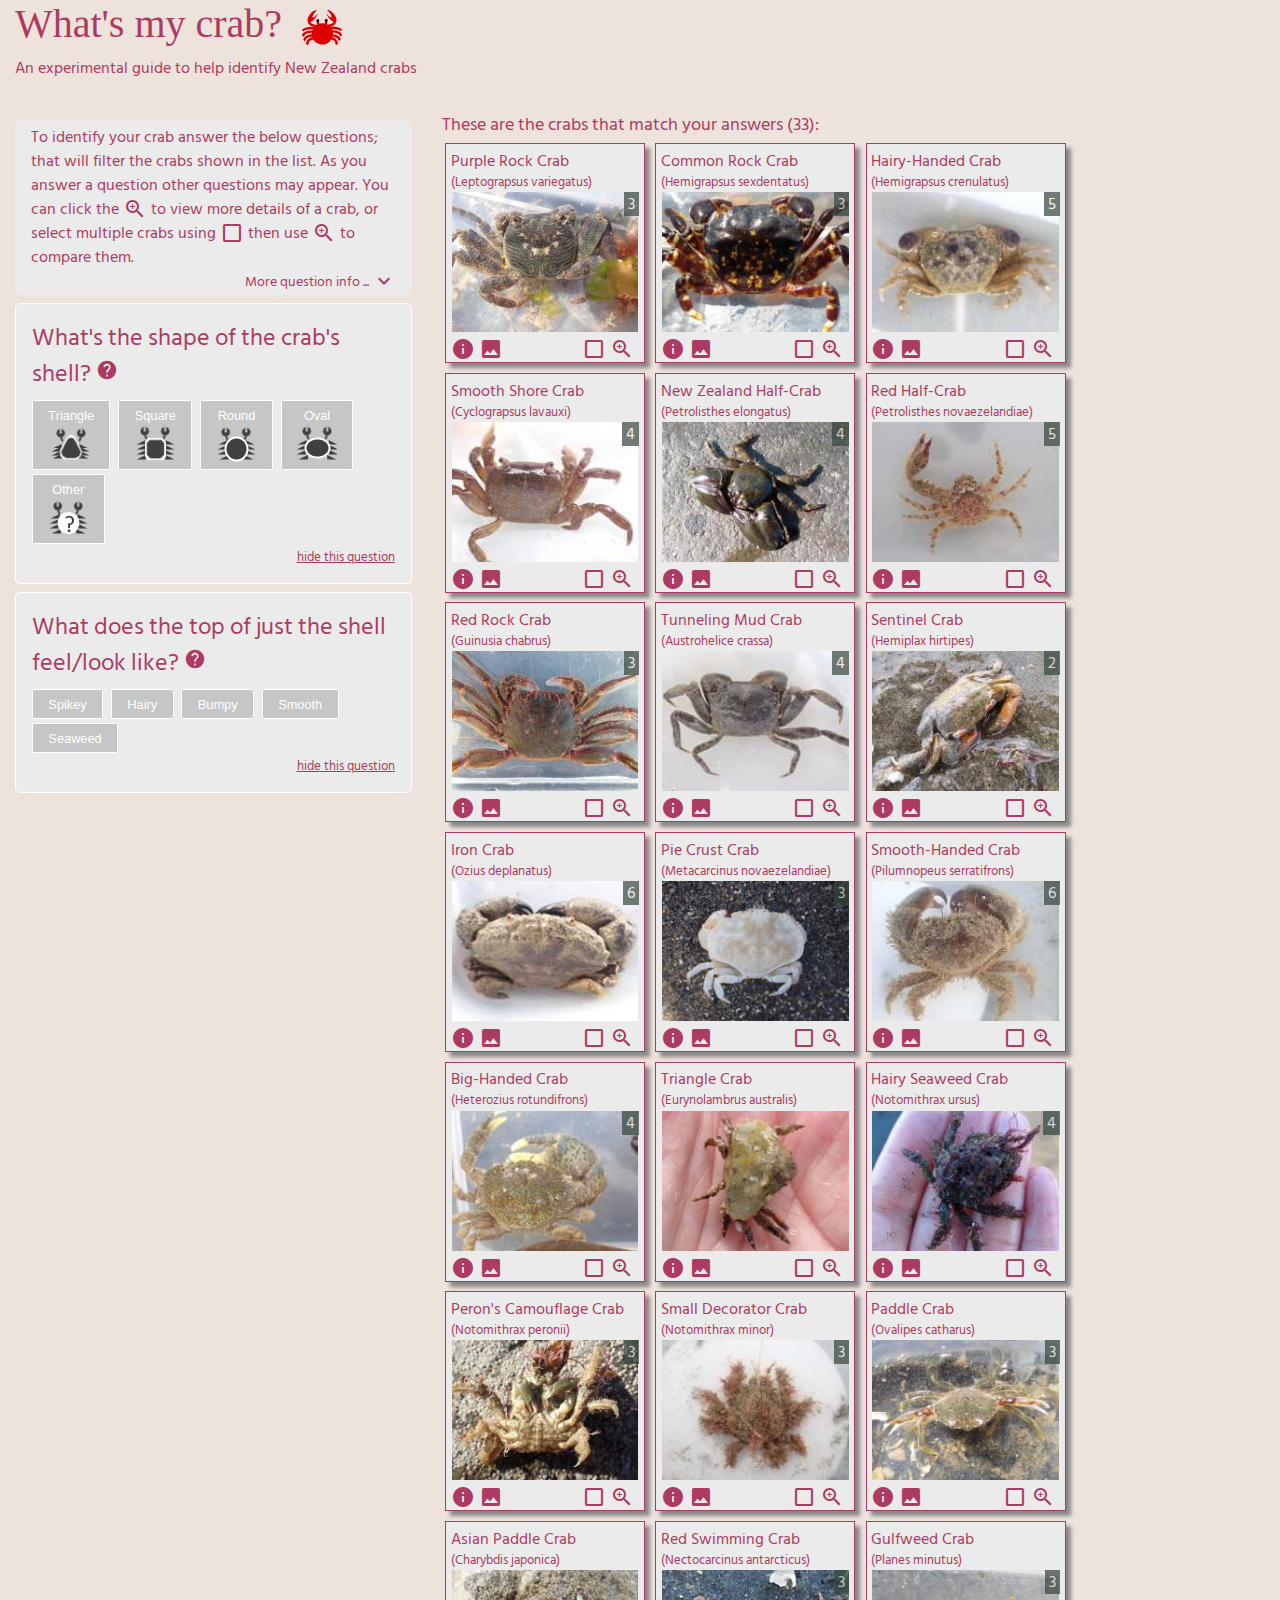
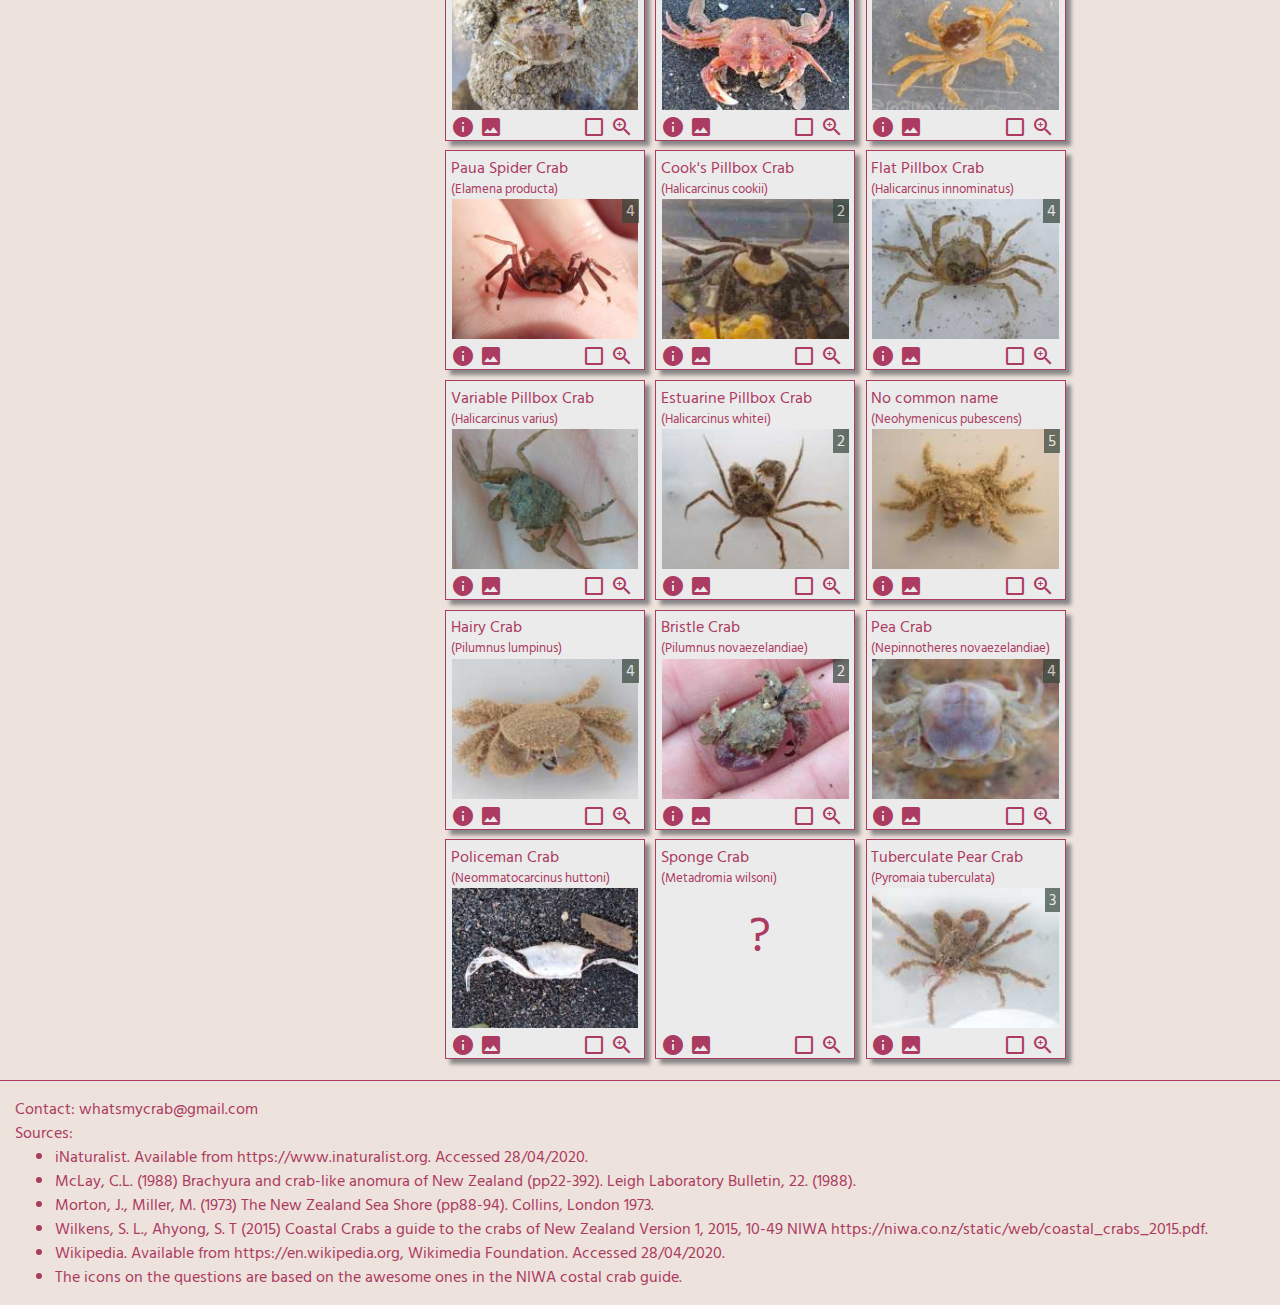
==== site/index.html @ 5f4ce60d "adding google analytics" ====
<!DOCTYPE html>
<html lang="en-nz">

<head>
    <!-- Global site tag (gtag.js) - Google Analytics -->
    <script async src="https://www.googletagmanager.com/gtag/js?id=UA-175205403-1"></script>
    <script>
    window.dataLayer = window.dataLayer || [];
    function gtag(){dataLayer.push(arguments);}
    gtag('js', new Date());
    gtag('config', 'UA-175205403-1');
    </script>
    <meta name="description" content="A guide for identifying New Zealand crabs">
    <meta name="keywords" content="crabs, crab guide, new zealand crabs, crab identification, species, crab names">
    <meta property="og:title" content="What's My Crab">
    <meta property="og:description" content="A guide in the form of a set of questions to help identify New Zealand Crabs." />
    <meta name="viewport" content="width=device-width, initial-scale=1.0"/> 
    <title>What's My Crab - New Zealand Crab Identification Guide</title>
    <link rel="icon" type="image/svg+xml" href="images/crabby-logo.svg">
    <link rel="stylesheet" type="text/css" href="css/bootstrap.css">
    <link href="https://fonts.googleapis.com/icon?family=Material+Icons" rel="stylesheet">
    <link href="https://fonts.googleapis.com/css2?family=Hind+Siliguri&family=Permanent+Marker&display=swap" rel="stylesheet">
    <link rel="stylesheet" type="text/css" href="css/whatcrab.css">
</head>

<body>
    <div class="container-fluid">
        <header class="row">
                <div class="col">
                    <h1>What's my crab?<img class="logo" src="images/crabby-logo.svg" alt="logo" title="this isn't even a realistic looking NZ crab, but I drew it myself" ></h1>
                    <div class="header-tag-line">An experimental guide to help identify New Zealand crabs</div>
                    
                </div>
        </header>
        <div class="details-popup-container"  style="display:none;" data-bind="visible: compareDialogVisible">
            <div class="details-popup">
                <div class="popup-banner">
                    Crab details
                    <div class="popup-close" data-bind="click : function() { toggleCompareDialogVisibility(); }">
                        <span class="material-icons">
                            cancel
                        </span>
                    </div>
                </div>
                <div class="popup-content" >
                    <!-- ko foreach: crabsForCompare -->
                        <div class="crab-detail-container">
                            <div data-bind="" class="remove-crab-from-dialog-container"><span data-bind="visible: $parent.crabsForCompare().length > 1, click: function() { toggleForCompare(); }">remove this crab</span></div>
                            <div class="common-name" data-bind="text:commonName"></div>
                            <div class="scientific-name" >(<span data-bind="text:scientificName"></span>)</div>
                            <div class="crab-no-image" title="I have no images of this crab" data-bind="visible: currentImage() === null">?</div>
                            <div class="crab-image-container" data-bind="with : currentImage" title="click for next image">
                                <div class="image-count-display" title="click image to show next picture" data-bind="text: $parent.images.length, visible: $parent.images.length > 1"></div>
                                <img class="crab-image" data-bind="click : function() { $parent.showNextImage(); } , attr: { src : url, alt : $parent.commonName + ' - ' + $parent.scientificName }" alt="crab picture" />
                            </div> 
                            <div class="aka-list">
                                <div data-bind="visible: aka.length === 0" class="no-list-items">No aliases</div>
                                <div data-bind="visible: aka.length > 0">
                                    Also known as: 
                                    <ul>
                                    <!-- ko foreach: aka -->
                                        <li data-bind="text:$data"></li>
                                    <!-- /ko -->
                                    </ul>
                                </div>
                            </div>
                            <div class="details-list">
                                Details:
                                <ul>
                                <!-- ko foreach: details -->
                                    <li>
                                        <span data-bind="html: text"></span>
                                        <!-- ko if: $data["references"] -->
                                            <sup>
                                                <!-- ko foreach: references -->
                                                    <span data-bind="text:$data"></span>
                                                <!-- /ko -->
                                            </sup>
                                        <!-- /ko -->
                                    </li>
                                <!-- /ko -->
                                </ul>
                            </div>
                            <div class="similar-to-list">
                                Simlar crabs:
                                <ul>
                                <!-- ko foreach: similarTo -->
                                    <li><span data-bind="text: label"></span><span class="details-compare-link" data-bind="click: function() { $parents[1].openForCompareByKey(key) }">compare</span></li>
                                <!-- /ko -->
                                    <li data-bind="visible: similarTo.length === 0">none</li>
                                </ul>
                            </div>
                            <div class="references">
                                <!-- ko if: $data["references"] -->
                                    <!-- ko foreach: references -->
                                    <div class="reference"><span data-bind="text: id"></span>: <span data-bind="text: detail"></span></div>
                                    <!-- /ko -->
                                <!-- /ko -->
                            </div>
                            <div class="crab-links">
                                <div class="crab-link">
                                    <a data-bind="attr: { href : natureWatchLink }" target="_blank" title="See more info on inaturalist.nz">
                                        <i class="material-icons">info</i>
                                    </a>
                                </div>
                                <div class="crab-link">
                                    <a data-bind="attr: { href : natureWatchImagesLink }" target="_blank" title="See more images on inaturalist.nz">
                                        <i class="material-icons">image</i>
                                    </a>
                                </div>
                            </div>
                        </div>
                    <!-- /ko -->
                </div>
            </div>
        </div>
        <div class="row">
            <div class="col-md-4">
                <div>
                    <div class="filters-info">
                        To identify your crab answer the below questions; that will filter the crabs shown in the list. 
                        As you answer a question other questions may appear. 
                        You can click the <span class="material-icons">zoom_in</span> to view more details of a crab, or select multiple crabs using <span class="material-icons">check_box_outline_blank</span> then use <span class="material-icons">zoom_in</span> to compare them.
                        <div class="expandor" data-bind="click: function() { filterInfoShown(!filterInfoShown()); } ">
                            <!-- <i class="material-icons">search</i> -->
                            &nbsp;
                            <div class="expander-icon">
                                More question info ...
                                <i data-bind="visible: !filterInfoShown()" class="material-icons">expand_more</i>
                                <i data-bind="visible: filterInfoShown()" class="material-icons">expand_less</i>
                            </div>
                        </div>
                        <div class="filters-info-details" data-bind="visible: filterInfoShown">
                            <ul>
                                <li>You can click the <span class="material-icons">help</span> icon for more help with each question.</li>
                                <li>You can select multiple answers for each question; for example if for the shape of the shell question you select both the round and square options then all round and square shaped crabs will show.</li>
                                <li>If you're unsure of the answer or a question doesn't apply you don't have to answer anything for it, or you can hide it.</li>
                            </ul>
                        </div>
                        
                    </div>
                    <div class="clear-all-filters-button" title="clear all answers and start from scratch" data-bind="visible: activeFilterCount() > 0, click : function() { clearAllFilters(); }">
                        Start over / clear all answers (<span data-bind="text: activeFilterCount"></span>)
                    </div>
                    <!-- ko foreach: filters -->
                        <div class="filter" data-bind="visible: visible, class : classes">
                            <div data-bind="visible : ignored, click : function() { ignored(false); }">
                                <span data-bind="text: question"></span> (ignored)
                            </div>
                            <div data-bind="visible : !ignored()">
                                <div class="question"><span data-bind="text: question"></span><i title="show more info" class="material-icons" data-bind="visible: !showHelpText(), click : function() { showHelpText(true); }">help</i></div>
                                
                                <div class="help-text" data-bind="visible: showHelpText" ><i title="hide more info" data-bind="click : function() { showHelpText(false); }" class="material-icons">help</i><span data-bind="html: helpText"></span></div>
                                <!-- <div>filter visibility is <span data-bind="text:visible"></span> </div> -->
                                <div class="filter-options">
                                    <!-- ko foreach: possibleValues -->
                                    <div class="filter-option" data-bind="css: { activated: activated }, click : function() { activated(!activated()); $parents[1].filterValueChangedEvent($parents[0]); }">
                                        
                                        <div data-bind="text:text"></div>
                                        <!-- <span data-bind="text:activated"></span> -->
                                        <div data-bind="visible: image">
                                            <img data-bind="attr: { src : image, alt : 'filter option of ' + text }" alt="filter option" />
                                        </div>
                                    </div>
                                    <!-- /ko -->
                                </div>
                                <div class="ignore-filter-container"><span data-bind="click : function() { $parents[0].filterIgnoreChangedEvent($data); }" title="I don't know / ignore this question">hide this question</span></div>
                            </div>
                        </div>
                    <!-- /ko -->
                </div>
            </div>
            <div class="col-md-8">
                <div class="matched-results-title">These are the crabs that match your answers (<span data-bind="text: shownCrabCount"></span>):</div>
                
                <!-- ko foreach: crabData -->
                <div class="crab-container crab-shadow" data-bind="visible:visible">
                    <div class="common-name" data-bind="text:commonName"></div>
                    <div class="scientific-name" >(<span data-bind="text:scientificName"></span>)</div>
                    <div class="crab-no-image" title="I have no images of this crab" data-bind="visible: currentImage() === null">?</div>
                    <div class="crab-image-container" data-bind="with : currentImage" title="click for next image">
                        <div class="image-count-display" title="click image to show next picture" data-bind="text: $parent.images.length, visible: $parent.images.length > 1"></div>
                        <img class="crab-image" data-bind="click : function() { $parent.showNextImage(); } , attr: { src : $parent.currentImageUrlSmall, alt : $parent.commonName + ' - ' + $parent.scientificName }" alt="crab picture" />
                    </div> 
                    <div class="crab-links">
                        <div class="crab-link">
                            <a data-bind="attr: { href : natureWatchLink }" target="_blank" title="See more info on inaturalist.nz">
                                <i class="material-icons">info</i>
                            </a>
                        </div>
                        <div class="crab-link">
                            <a data-bind="attr: { href : natureWatchImagesLink }" target="_blank" title="See more images on inaturalist.nz">
                                <i class="material-icons">image</i>
                            </a>
                        </div>
                        <div class="crab-links-right">
                            <div class="crab-link" data-bind="click: function() { toggleForCompare(); }" title="select this crab for comparing when you open the crab details popup">
                                <span data-bind="visible: selectedForCompare" class="material-icons">check_box</span>
                                <span data-bind="visible: !selectedForCompare()" class="material-icons">check_box_outline_blank</span>
                            </div>
                            <div class="crab-link" data-bind="click: function() { selectForCompare(); $parent.toggleCompareDialogVisibility(); }" title="open the details of this and any other selected crab">
                                <span class="material-icons">zoom_in</span>
                            </div>
                        </div>
                    </div>
                </div>
                <!-- /ko -->
            </div>
        </div>
        <footer class="row">
            <div class="col">
                Contact: whatsmycrab@gmail.com<br/>
                Sources: 
                <ul>
                    <li>iNaturalist. Available from https://www.inaturalist.org. Accessed 28/04/2020.</li>
                    <li>McLay, C.L. (1988) Brachyura and crab-like anomura of New Zealand (pp22-392).  Leigh Laboratory Bulletin, 22. (1988).</li>
                    <li>Morton, J., Miller, M. (1973) The New Zealand Sea Shore (pp88-94). Collins, London 1973.</li>
                    <li>Wilkens, S. L., Ahyong, S. T (2015) Coastal Crabs a guide to the crabs of New Zealand Version 1, 2015, 10-49 NIWA https://niwa.co.nz/static/web/coastal_crabs_2015.pdf.</li>
                    <li>Wikipedia. Available from https://en.wikipedia.org, Wikimedia Foundation. Accessed 28/04/2020.</li>
                    <li>The icons on the questions are based on the awesome ones in the NIWA costal crab guide.</li>
                </ul>
            </div>
        </footer>
    </div>

    <script type="text/javascript" src="js/polyfills.js"></script>
    <script type="text/javascript" src="js/jquery-3.3.1.min.js"></script>
    <script type="text/javascript" src="js/bootstrap.js"></script>
    <script type="text/javascript" src="js/knockout-3.5.1.js"></script>
    <script type="text/javascript" src="js/whatcrab-crabdata.js"></script>
    <script type="text/javascript" src="js/whatcrab-filterdata.js"></script>
    <script type="text/javascript" src="js/whatcrab.js"></script>
    <script type="text/javascript">



    </script>
</body>

</html>
---- site/css/whatcrab.css ----
body {
    font-family: 'Hind Siliguri', sans-serif !important;
    background-color: #EEE2DC;
    color: #AC3B61;
}
header {
    margin-bottom: 1em;
    padding-bottom: 1em;
    background-color: #EEE2DC;
    color: #AC3B61;
}
footer {
    border-top-color: #AC3B61;
    border-top-style: solid;
    border-top-width: 1px;
    margin-top: 1em;
    padding-top: 1em;
}
h1 {
    font-family: 'Permanent Marker', cursive;
}
.logo {
    width: 40px;
    margin-left: 20px;
}
.filters-info {
    background-color: #ebebeb;
    margin: 0.5em 0;
    padding: 0.3em 1em;
    border-radius: 0.3em;
}
.filters-info-details {
    font-size: 0.8em;
}
.expandor{
    cursor: pointer;
    font-size: 0.9em;
}
.expander-icon{
    float: right;
}
.clear-all-filters-button{
    background-color: #36453B;
    color: #ebebeb;
    margin: 0.5em 0;
    padding: 0.5em;
    border-radius: 0.3em;
    cursor: pointer;
    text-align: center;
}
.filter {
    background-color: #ebebeb;
    margin: 0.5em 0;
    padding: 1em;
    border-radius: 0.3em;
    border: 1px solid #fff;
}
.filter-ignored{
    padding: 0.5em 1em;
    font-size: 0.8em;
    cursor: pointer;
}
.question {
    font-size: 1.5em;
    margin-bottom: 0.3em;
}
.question .material-icons {
    vertical-align: baseline;
    cursor: pointer;
    font-size: 0.9em;
    margin-left: .25em;
}
.help-text {
    font-size: 0.8em;
}
.help-text .material-icons {
    cursor: pointer;
    font-size: 1.5em;
    margin-right: .25em;
}
.filter-options {
    margin-top: 0.5em;
}
.filter-option {
    display: inline-block;
    background-color: #C5C6C7;
    padding: 0.35em 1.2em;
    border: 0.1em solid #FFFFFF;
    margin: 0 0.3em 0.3em 0;
    border-radius: 0.12em;
    box-sizing: border-box;
    text-decoration: none;
    font-family: 'Roboto',sans-serif;
    font-weight: 300;
    color: #FFFFFF;
    text-align: center;
    font-size: .8em;
    cursor: pointer;
}
.ignore-filter-container {
    text-align: right;
    font-size: 0.8em;
}
.ignore-filter-container span {
    cursor: pointer;
    text-decoration: underline;
}
.activated {
    background-color: #88b2ff;
}
.matched-results-title {
    font-size: 1.1em;
}
.crab-container {
    display: inline-block;
    margin: 0.3em 0.2em;
    width: 200px;
    height: 220px;
    vertical-align: top;
    background-color: #ebebeb;
    color: #AC3B61;
    padding: 0.3em;
    position: relative;
    border: 1px solid #AC3B61;
}
.crab-shadow {
    -moz-box-shadow:    5px 5px 4px 0px #888;
    -webkit-box-shadow: 5px 5px 4px 0px #888;
    box-shadow:         5px 5px 4px 0px #888;
  }
.crab-container .scientific-name {
    font-size: 0.8em;
}

.crab-image-container{
    height: 140px;
    text-align: center;
    position: relative;
    cursor: pointer;
}
.crab-image {
    max-width:100%;
    max-height:100%;
}
.crab-no-image {
    position: absolute;
    text-align: center;
    width: 100%;
    font-size: 3em;
    z-index: 10;
    padding-top: 0.25em;
}
.image-count-display {
    position: absolute;
    right: 0px;
    background-color: #36453B;
    color: #ebebeb;
    padding: 0 4px;
    opacity: 0.7;
}
.crab-links {
    margin-top: 5px;
    cursor: pointer;
    position: relative;
}
.crab-links-right {
    position: absolute;
    right: 5px;
    top: 0;
}
.crab-links a:link, .crab-links a:visited, .crab-links a:active {
    color: #AC3B61;
}
.crab-links a:hover {
    color: #CBB3BF;
}
.crab-link {
    display: inline-block;
}

.material-icons {
    vertical-align: bottom;
}



.details-popup-container {
    position: absolute;
    z-index: 100;
    max-width: 96%;
    left: 2%;
}
.details-popup {
    background-color: #CBB3BF;
    -moz-box-shadow:    5px 5px 4px 0px #888;
    -webkit-box-shadow: 5px 5px 4px 0px #888;
    box-shadow:         5px 5px 4px 0px #888;
    color: #212529;
    border: 1px solid #888;
    border-radius: 10px;
    width: 100%;
}
.popup-banner {
    position: relative;
    background-color: rgb(172, 59, 97);
    border-top-left-radius: 10px;
    border-top-right-radius: 10px;
    height: 2em;
    font-size: 1.5em;
    padding: 5px 20px;
    color: #ebebeb;
}
.popup-close {
    position: absolute;
    right: 5px;
    top: 5px;
    cursor: pointer;
}
.popup-close .material-icons {
    font-size: 1.5em;
}
.popup-content {
    padding: 10px;
    white-space: nowrap;
    overflow-x: auto;
}
.crab-detail-container {
    display: inline-block;
    /* border: 1px solid #36453B; */
    border-radius: 0.3em;
    padding: 5px;
    margin: 3px;
    background-color: #ebebeb;
    position: relative;
    width: 400px;
    font-size: 0.8em;
    vertical-align: top;
    white-space: normal;
}
.crab-detail-container .crab-image-container {
    height: 300px;
    color: #ebebeb;
}
.remove-crab-from-dialog-container {
    position: relative;
    font-size: 0.8em;
    height: 0.8em;
}
.remove-crab-from-dialog-container span {
    position: absolute;
    right: 0.5em;
    text-decoration: underline;
    cursor: pointer;
}
.crab-detail-container .common-name {
    font-size: 1.5em;
}
.crab-detail-container .scientific-name {
    font-size: 1em;
}
.references {
    font-size: 0.8em;
}
.crab-detail-container .details-list {
}
.crab-detail-container .crab-links {
    border-bottom-left-radius: 0.3em;
    border-bottom-right-radius: 0.3em;
}
.no-list-items {
    margin-bottom: 1em;
}
.details-compare-link {
    font-size: 0.8em;
    padding-left: 1em;
    text-decoration: underline;
    cursor: pointer;
}
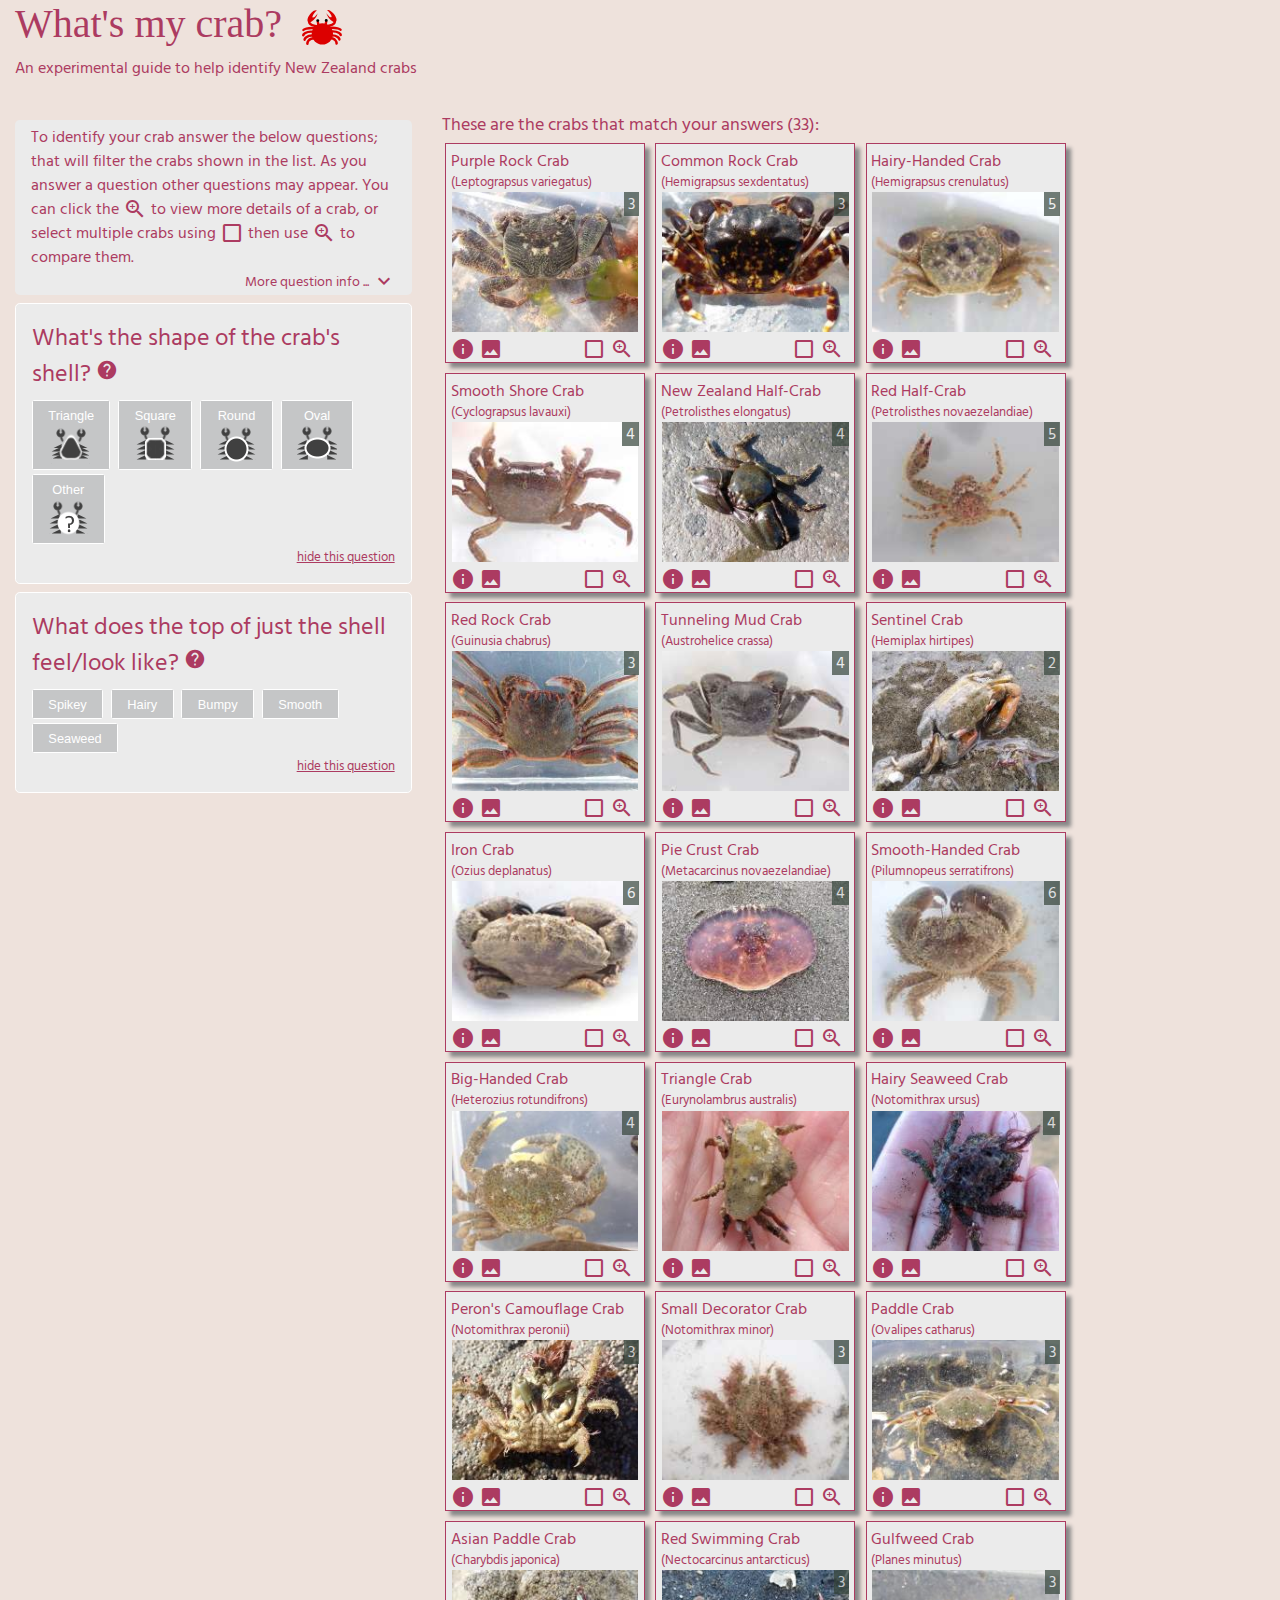
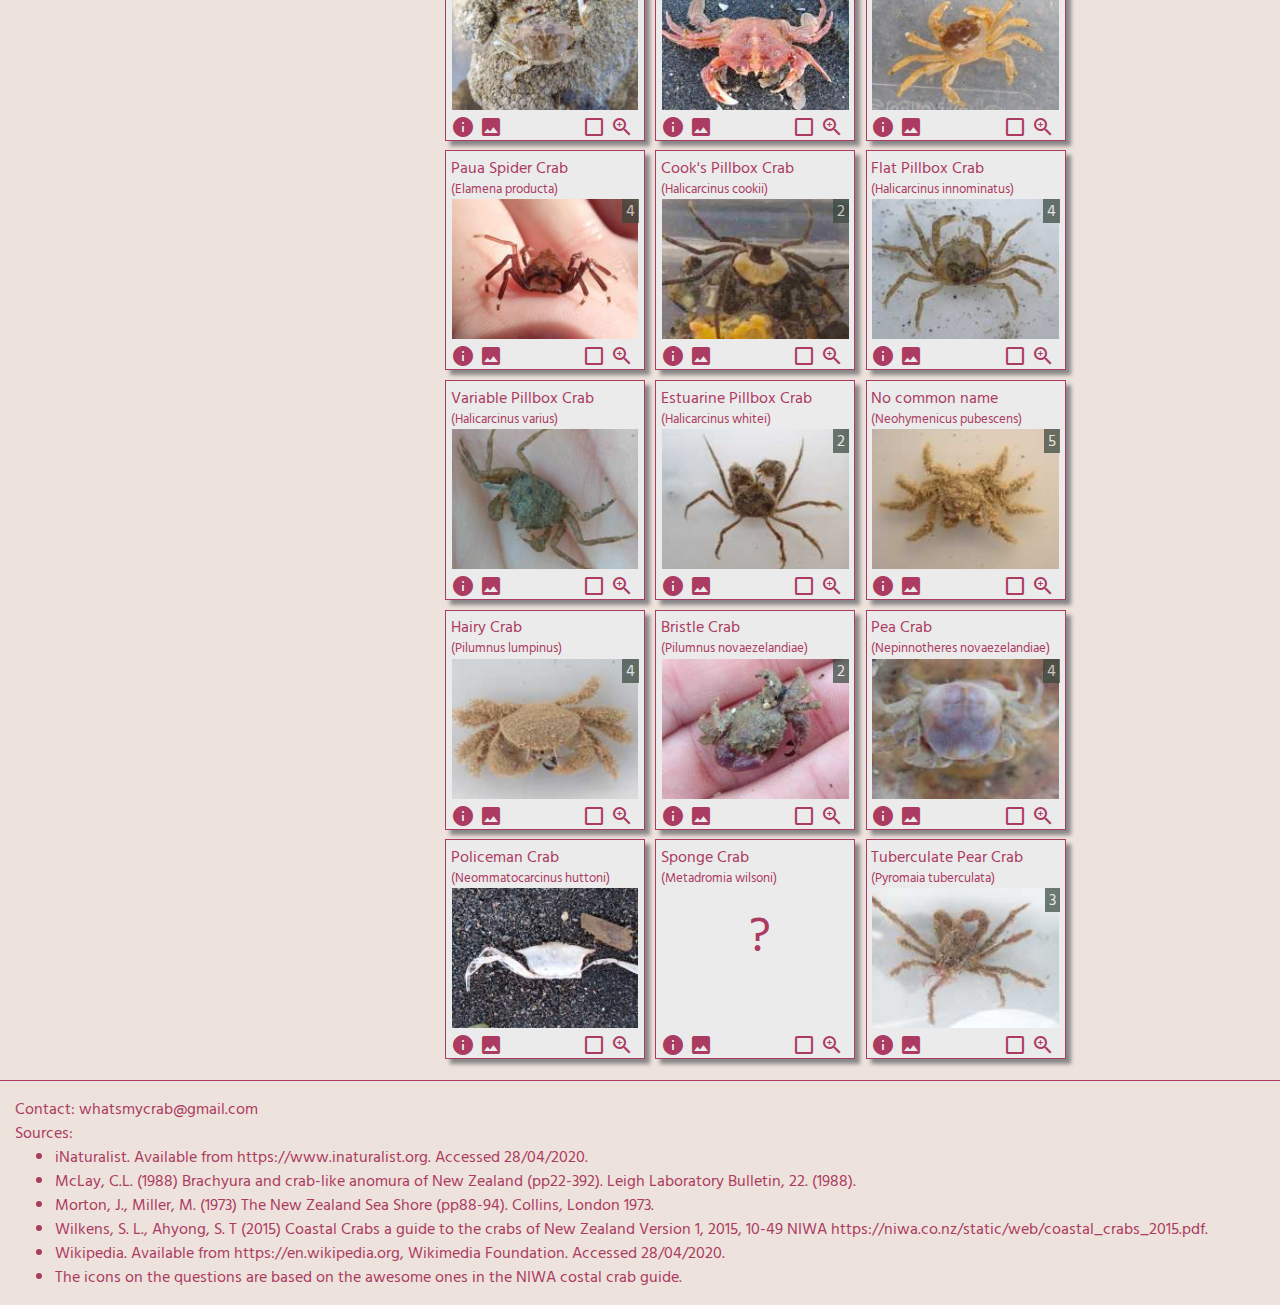
==== commit f52706a6: "making it possible to use query string params to auto open the compare dialog" ====
--- a/site/index.html
+++ b/site/index.html
@@ -2,14 +2,6 @@
 <html lang="en-nz">
 
 <head>
-    <!-- Global site tag (gtag.js) - Google Analytics -->
-    <script async src="https://www.googletagmanager.com/gtag/js?id=UA-175205403-1"></script>
-    <script>
-    window.dataLayer = window.dataLayer || [];
-    function gtag(){dataLayer.push(arguments);}
-    gtag('js', new Date());
-    gtag('config', 'UA-175205403-1');
-    </script>
     <meta name="description" content="A guide for identifying New Zealand crabs">
     <meta name="keywords" content="crabs, crab guide, new zealand crabs, crab identification, species, crab names">
     <meta property="og:title" content="What's My Crab">
@@ -36,6 +28,11 @@
             <div class="details-popup">
                 <div class="popup-banner">
                     Crab details
+                    <a href="" title="right-click and copy this link to give to someone else to open this popup" data-bind="attr: { href : popupUrl }">
+                        <span class="material-icons popup-link">
+                            link
+                        </span>
+                    </a>
                     <div class="popup-close" data-bind="click : function() { toggleCompareDialogVisibility(); }">
                         <span class="material-icons">
                             cancel
--- a/site/css/whatcrab.css
+++ b/site/css/whatcrab.css
@@ -225,6 +225,13 @@
     white-space: nowrap;
     overflow-x: auto;
 }
+.popup-link {
+    float: right;
+    margin-right: 30px;
+    margin-top: 5px;
+    font-size: 1.2em;
+    color: #ebebeb;
+}
 .crab-detail-container {
     display: inline-block;
     /* border: 1px solid #36453B; */
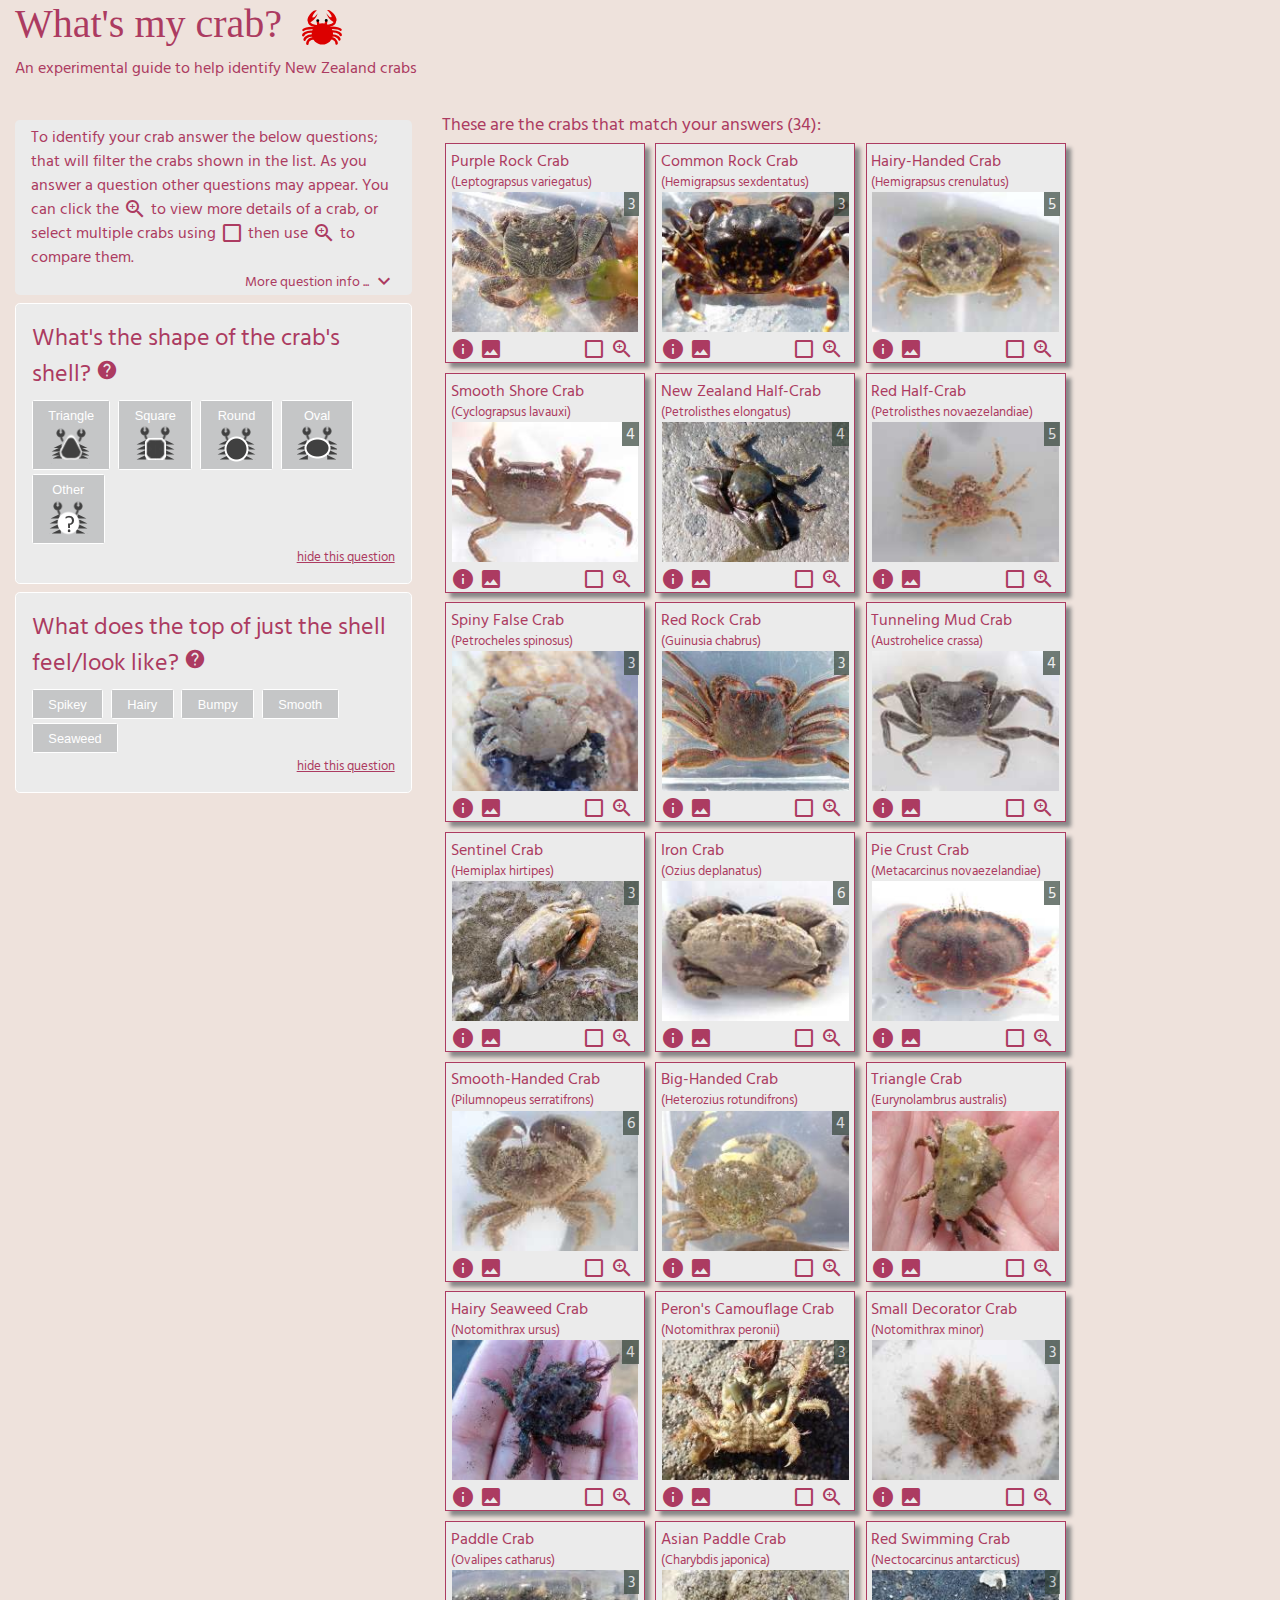
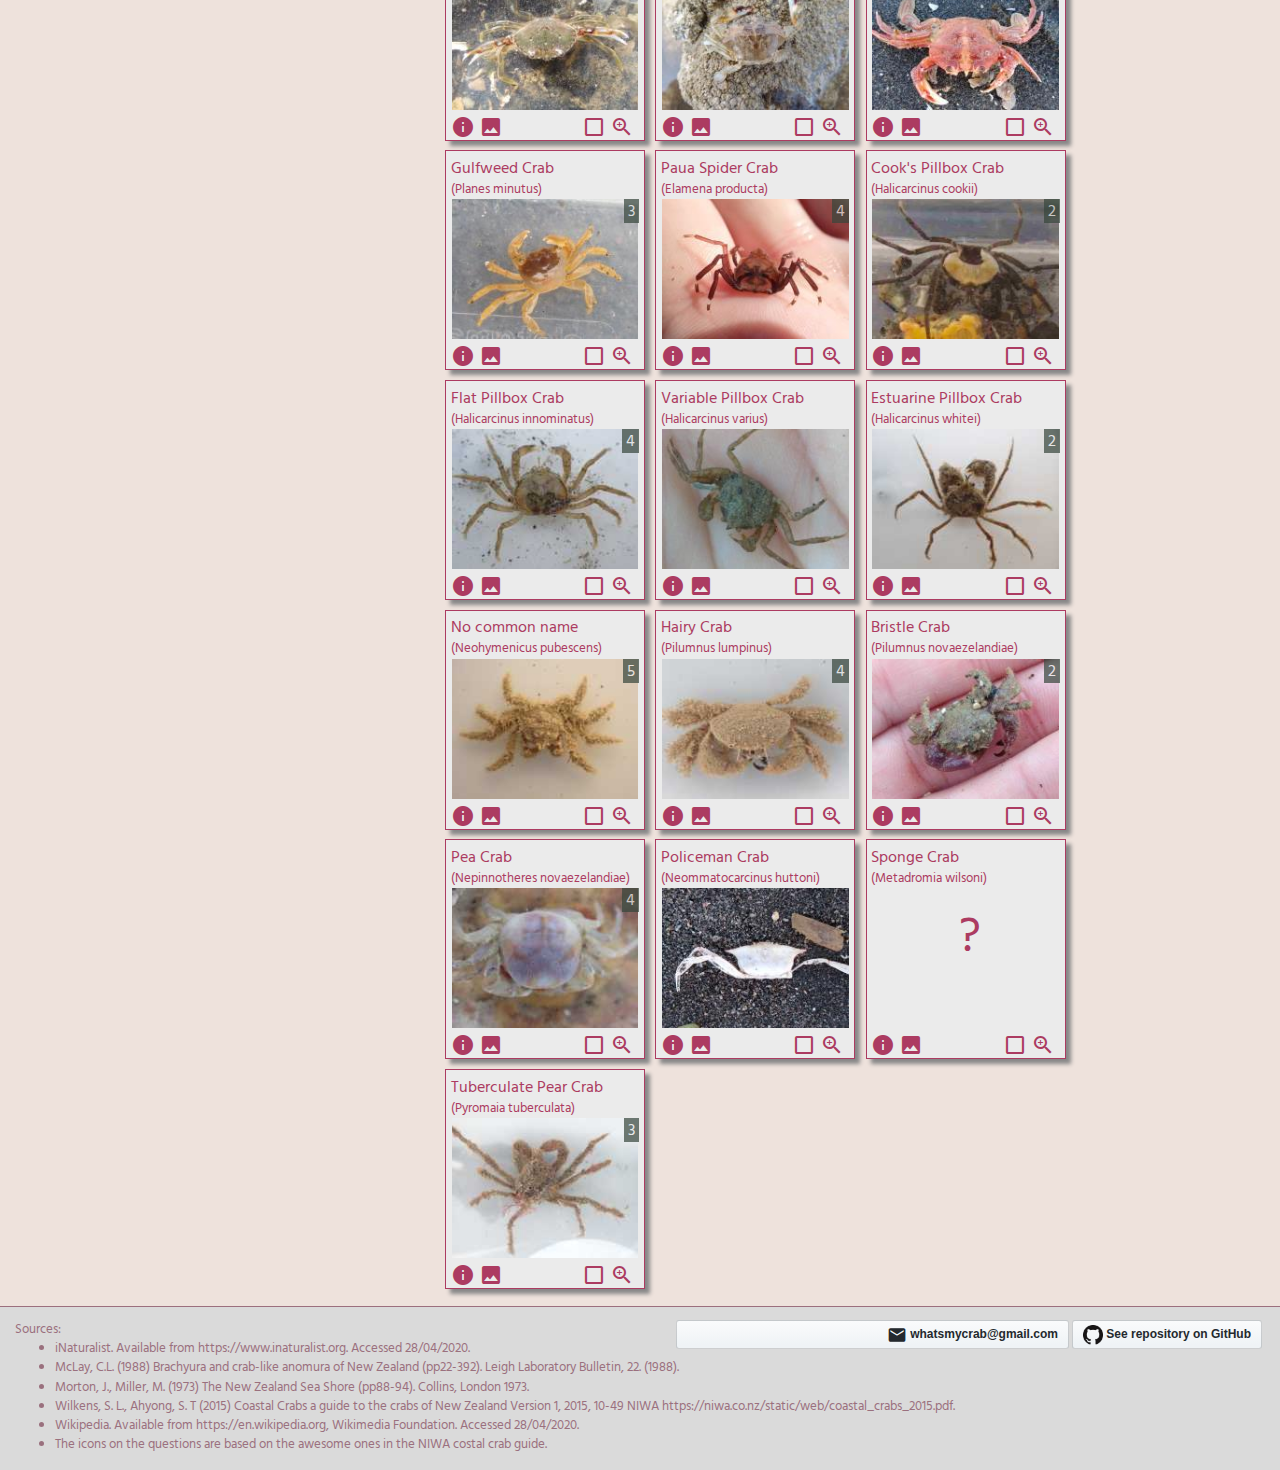
==== commit dc23710c: "tidy up of the footer, add google verification meta tag" ====
--- a/site/index.html
+++ b/site/index.html
@@ -2,11 +2,20 @@
 <html lang="en-nz">
 
 <head>
+    <!-- Global site tag (gtag.js) - Google Analytics -->
+    <script async src="https://www.googletagmanager.com/gtag/js?id=UA-175205403-1"></script>
+    <script>
+    window.dataLayer = window.dataLayer || [];
+    function gtag(){dataLayer.push(arguments);}
+    gtag('js', new Date());
+    gtag('config', 'UA-175205403-1');
+    </script>
     <meta name="description" content="A guide for identifying New Zealand crabs">
     <meta name="keywords" content="crabs, crab guide, new zealand crabs, crab identification, species, crab names">
     <meta property="og:title" content="What's My Crab">
     <meta property="og:description" content="A guide in the form of a set of questions to help identify New Zealand Crabs." />
     <meta name="viewport" content="width=device-width, initial-scale=1.0"/> 
+    <meta name="google-site-verification" content="6HG9EhuVYvFnErqYH2U-Im6OF1q6OL1PaWZiwOFff4k" />
     <title>What's My Crab - New Zealand Crab Identification Guide</title>
     <link rel="icon" type="image/svg+xml" href="images/crabby-logo.svg">
     <link rel="stylesheet" type="text/css" href="css/bootstrap.css">
@@ -206,7 +215,16 @@
         </div>
         <footer class="row">
             <div class="col">
-                Contact: whatsmycrab@gmail.com<br/>
+                <div class="info-link-button">
+                    <a href="https://github.com/kelvinperrie/whatcrab">
+                        <img src="images/GitHub-Mark-32px.png" alt="github repo link" />
+                        See repository on GitHub
+                    </a>
+                </div>
+                <div class="info-link-button">
+                    <span class="material-icons">alternate_email</span>
+                    whatsmycrab@gmail.com
+                </div>
                 Sources: 
                 <ul>
                     <li>iNaturalist. Available from https://www.inaturalist.org. Accessed 28/04/2020.</li>
--- a/site/css/whatcrab.css
+++ b/site/css/whatcrab.css
@@ -11,11 +11,14 @@
     color: #AC3B61;
 }
 footer {
-    border-top-color: #AC3B61;
+    border-top-color: #9c6f7e;
     border-top-style: solid;
     border-top-width: 1px;
     margin-top: 1em;
     padding-top: 1em;
+    background-color: #dadada;
+    color: #9a707e;
+    font-size: 0.8em;
 }
 h1 {
     font-family: 'Permanent Marker', cursive;
@@ -283,4 +286,32 @@
     padding-left: 1em;
     text-decoration: underline;
     cursor: pointer;
+}
+
+.info-link-button {
+    color: #24292e;
+    background-color: #eff3f6;
+    background-image: linear-gradient(180deg, #fafbfc, #eff3f6 90%);
+    padding: 3px 10px;
+    font-size: 12px;
+    font-weight: 600;
+    line-height: 20px;
+    border-radius: .25em;
+    border: 1px solid;
+    border-color: rgba(27,31,35,.2);
+    font-family: -apple-system,BlinkMacSystemFont,Segoe UI,Helvetica,Arial,sans-serif;
+    float: right;
+    margin-right: 3px;
+}
+.info-link-button a:link, .info-link-button  a:visited{
+    color: #24292e;
+    text-decoration: none;
+}
+.info-link-button img {
+    height: 20px;
+    width: 20px;
+}
+.info-link-button .material-icons {
+    font-size: 20px;
+    vertical-align: middle;
 }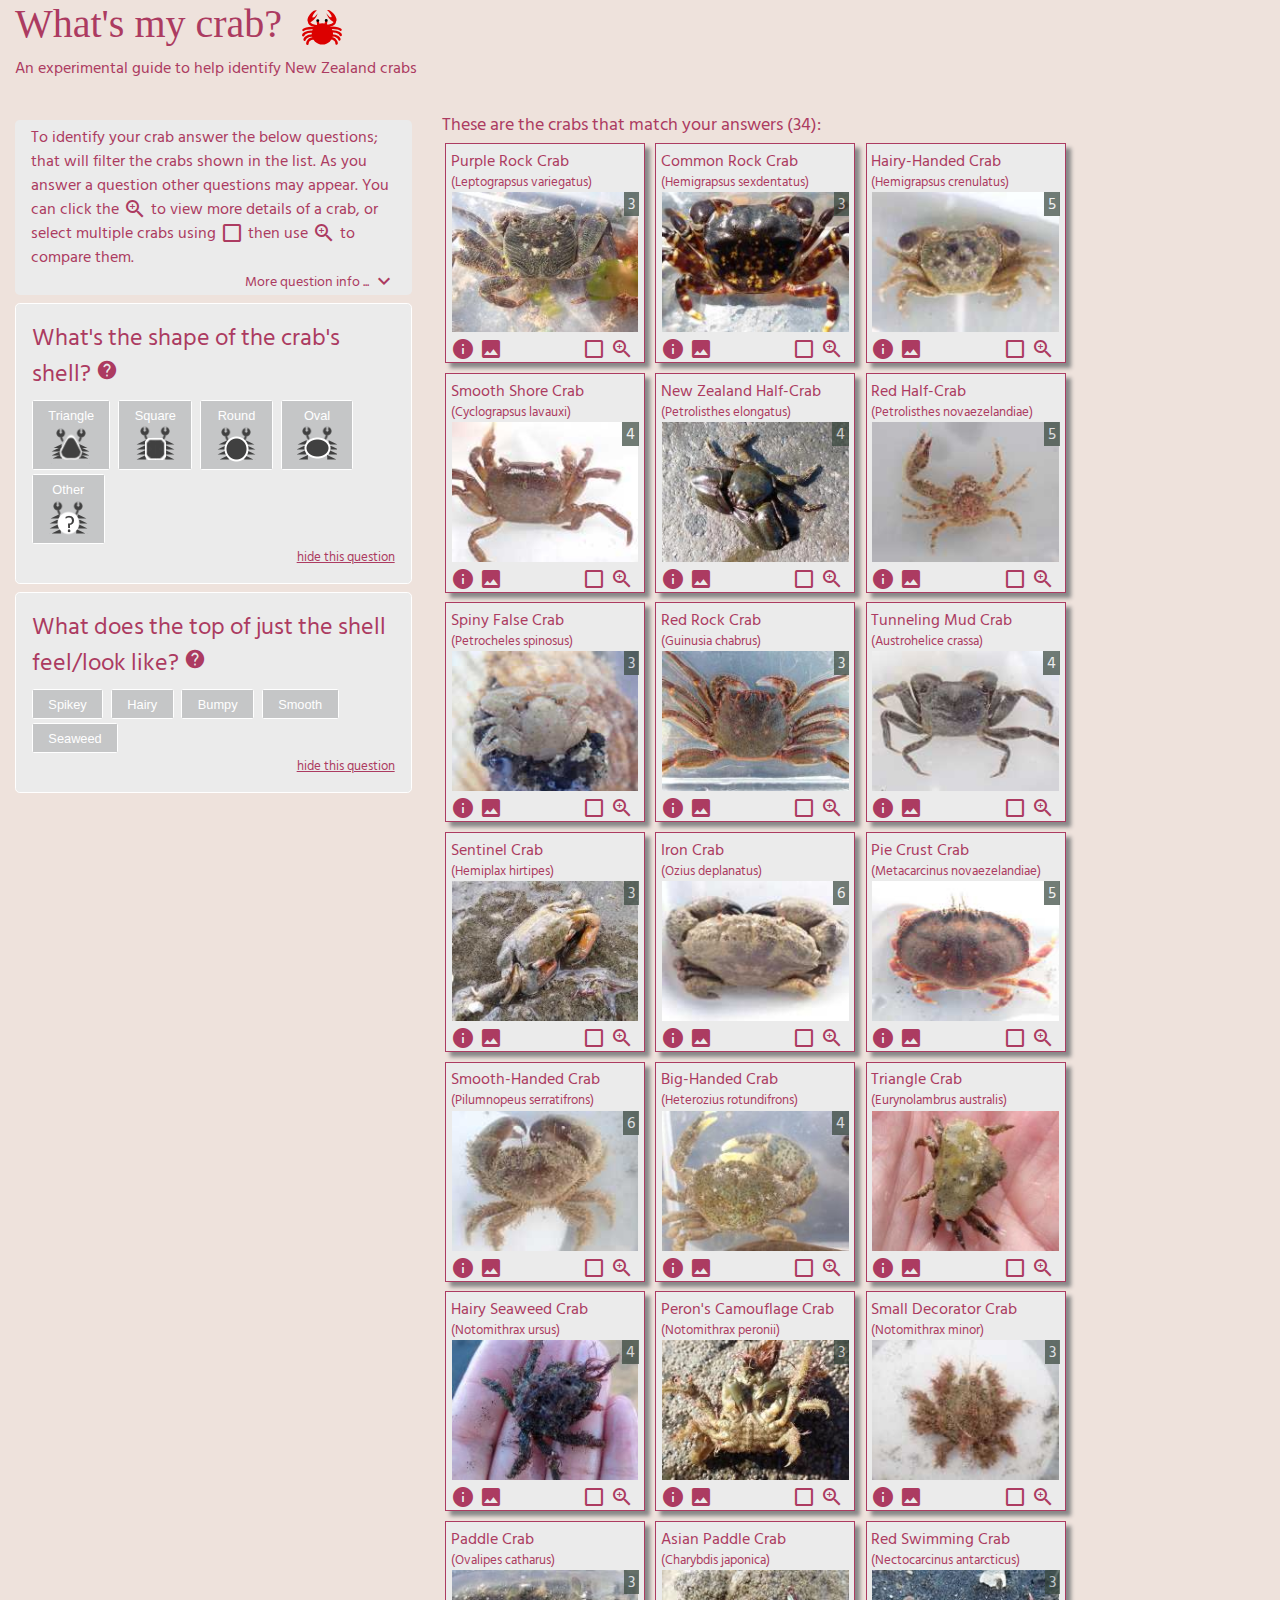
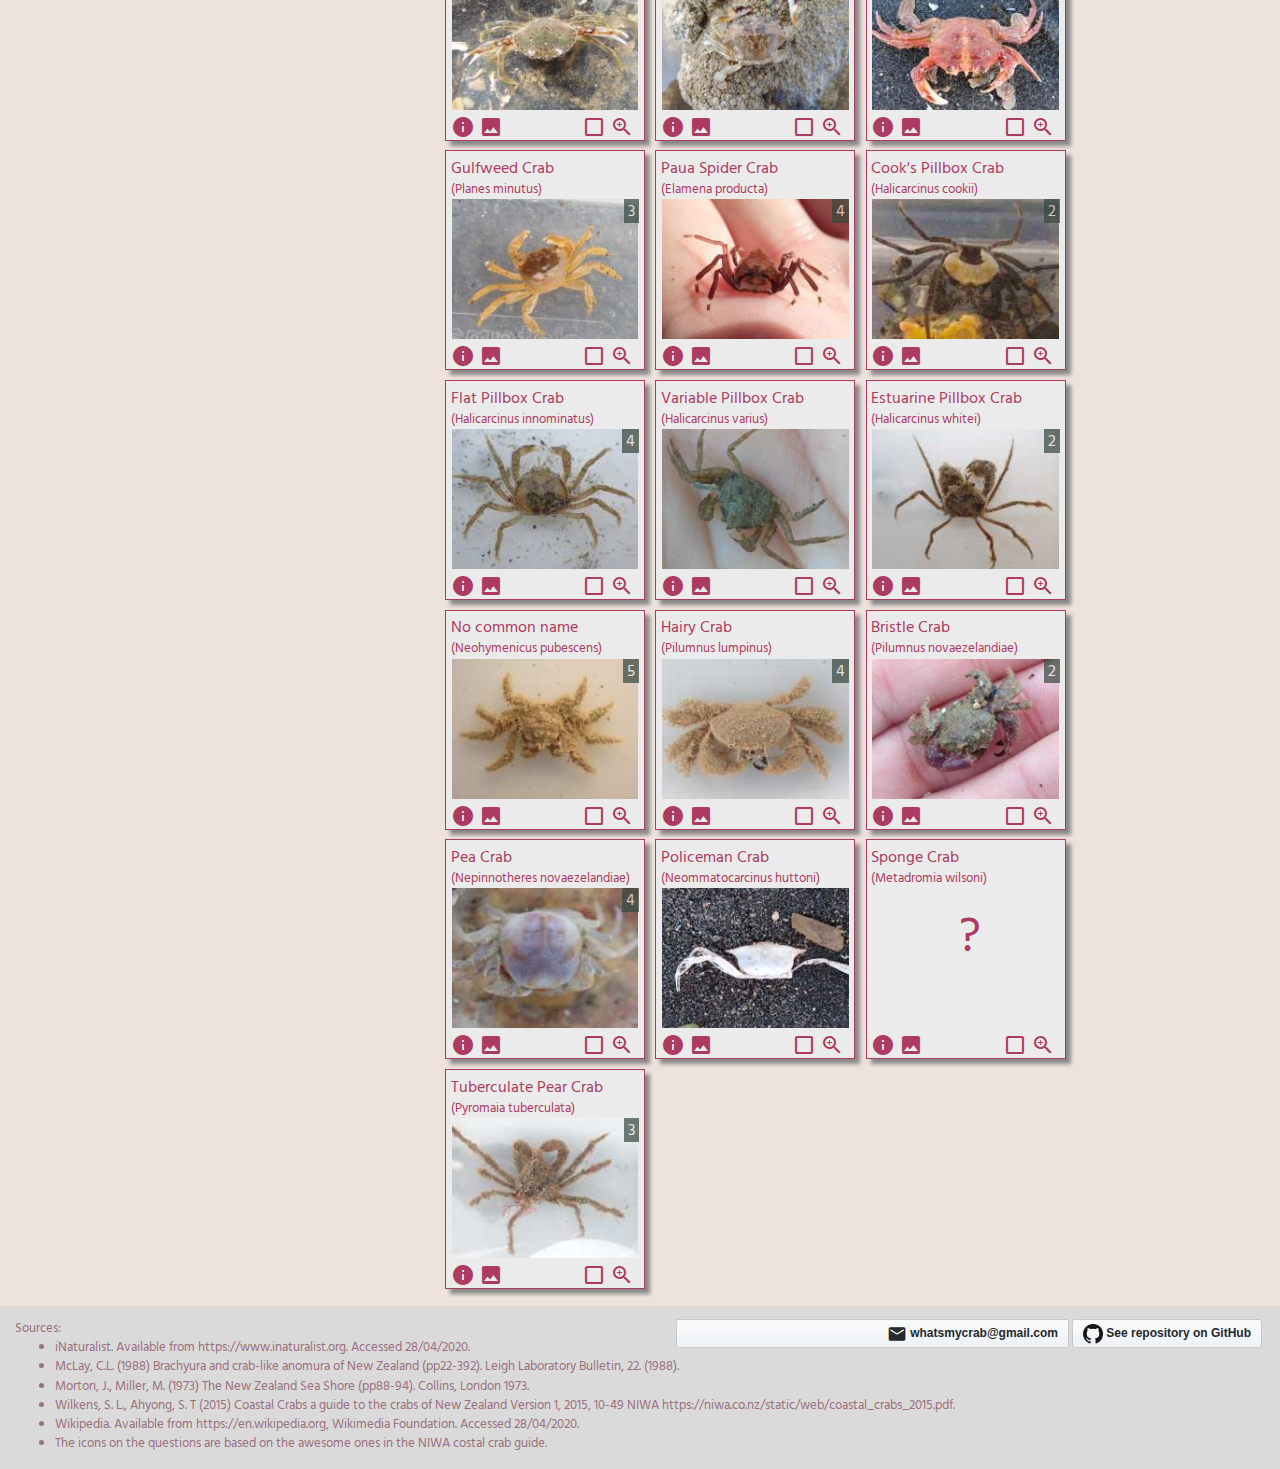
==== commit d93de545: "update description meta tag to help google some" ====
--- a/site/index.html
+++ b/site/index.html
@@ -10,7 +10,7 @@
     gtag('js', new Date());
     gtag('config', 'UA-175205403-1');
     </script>
-    <meta name="description" content="A guide for identifying New Zealand crabs">
+    <meta name="description" content="An interactive guide for identifying New Zealand crabs in the form of a set of questions about the visual appearance of the crab.">
     <meta name="keywords" content="crabs, crab guide, new zealand crabs, crab identification, species, crab names">
     <meta property="og:title" content="What's My Crab">
     <meta property="og:description" content="A guide in the form of a set of questions to help identify New Zealand Crabs." />
--- a/site/css/whatcrab.css
+++ b/site/css/whatcrab.css
@@ -11,9 +11,6 @@
     color: #AC3B61;
 }
 footer {
-    border-top-color: #9c6f7e;
-    border-top-style: solid;
-    border-top-width: 1px;
     margin-top: 1em;
     padding-top: 1em;
     background-color: #dadada;
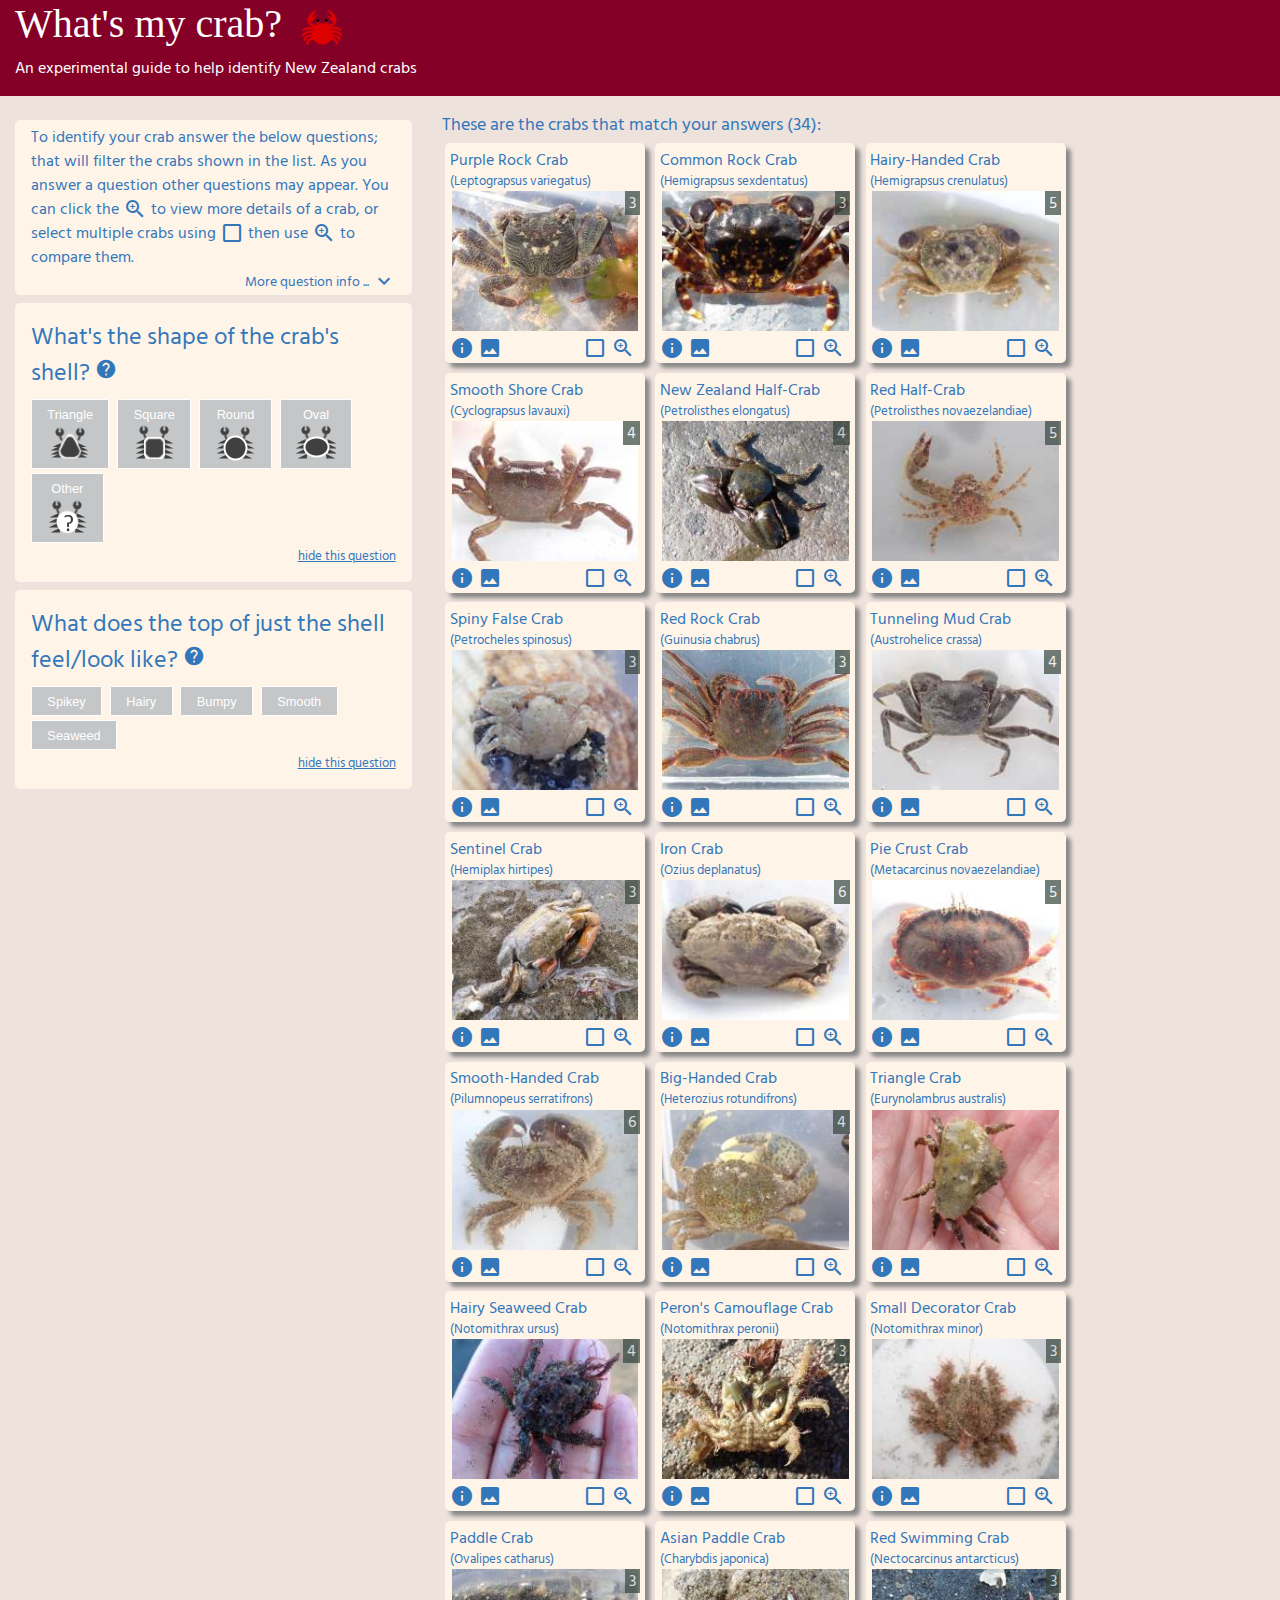
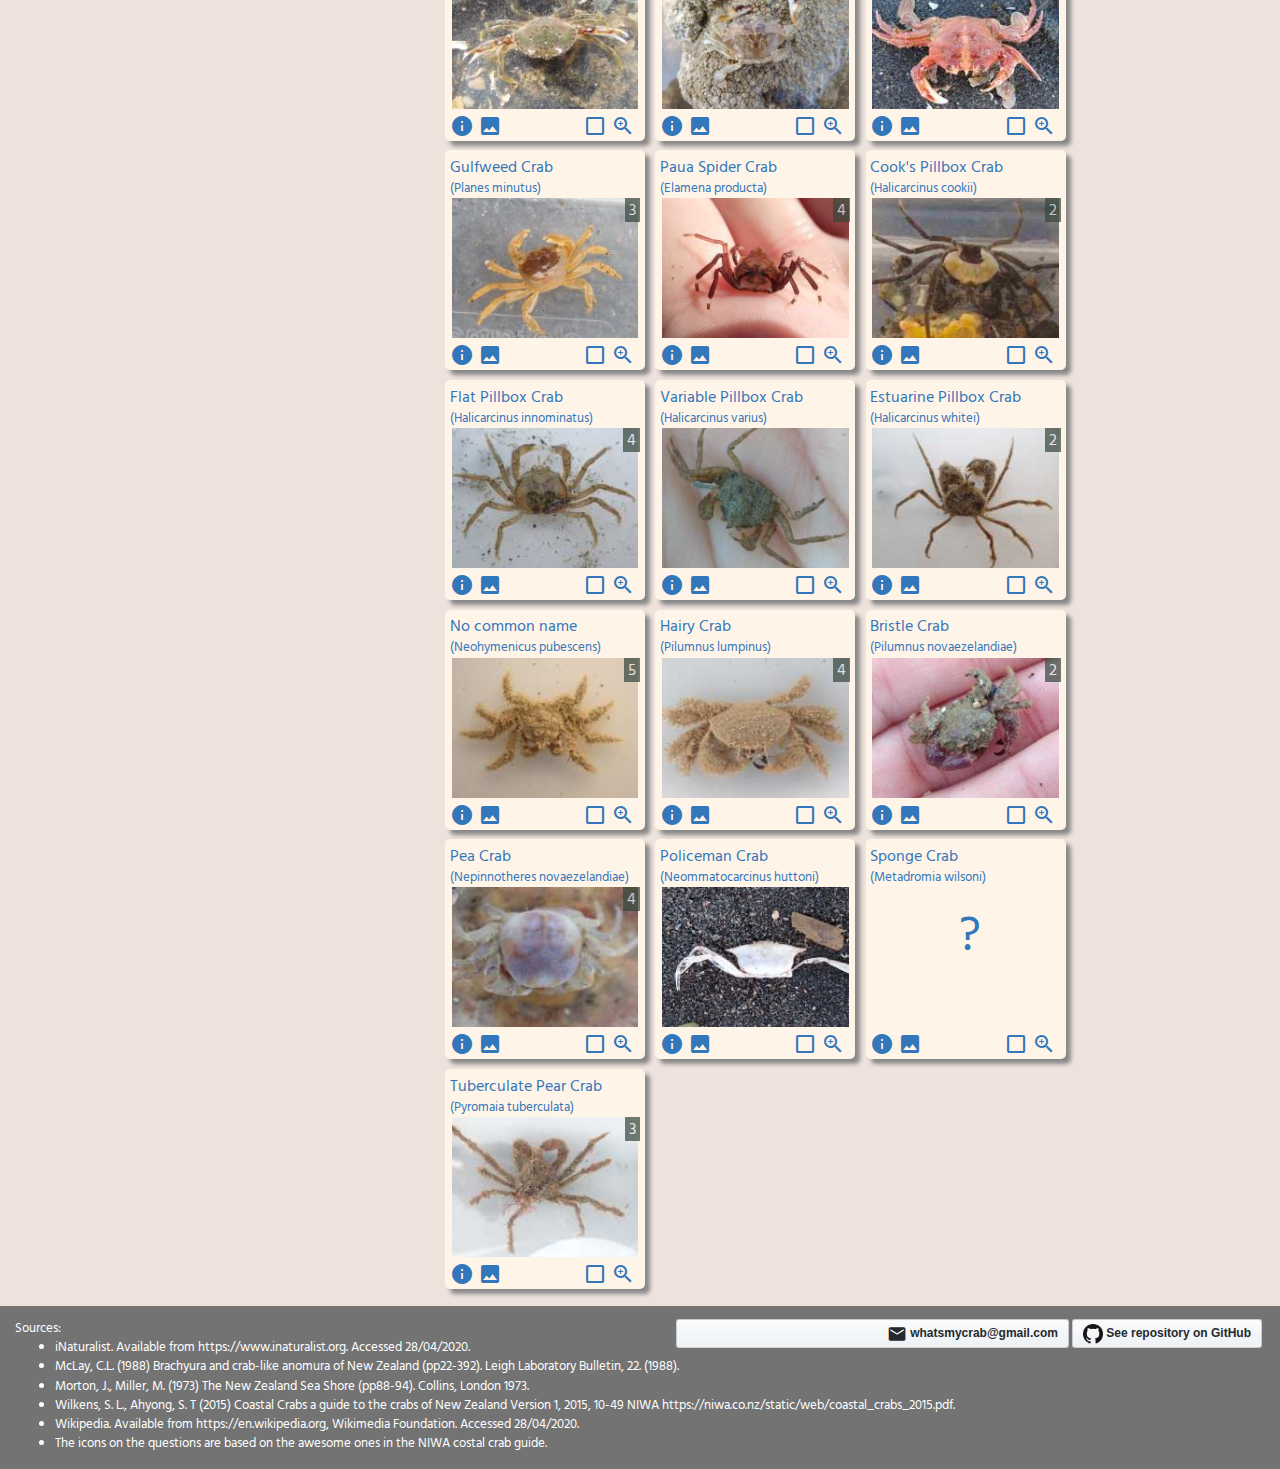
==== commit 2a647862: "updating 'more question info'" ====
--- a/site/index.html
+++ b/site/index.html
@@ -33,8 +33,33 @@
                     
                 </div>
         </header>
+
+        <div class="fullsize-image-popup-container"  style="display:none;" data-bind="visible: isViewImageFullsizeOpen">
+            <div class="popup">
+                <div class="popup-banner">
+                    Zoooomin dat image
+                    <div class="popup-close" data-bind="click : function() { closeImageFullsize(); }">
+                        <span class="material-icons">
+                            cancel
+                        </span>
+                    </div>
+                </div>
+                <div class="popup-content">
+                    <!-- ko with: speciesSetToOpenFullImage -->
+
+                    <div class="fullsize-image-container" data-bind="with : currentImage" title="click for next image">
+                        <div class="image-count-display" title="click image to show next picture" data-bind="text: $parent.images.length, visible: $parent.images.length > 1"></div>
+                        <img class="" data-bind="click : function() { $parent.showNextImage(); } , attr: { src : url, alt : $parent.commonName + ' - ' + $parent.scientificName }" alt="crab picture" />
+                    </div> 
+                    
+                    <!-- /ko -->
+                </div>
+            </div>
+        </div>
+
+
         <div class="details-popup-container"  style="display:none;" data-bind="visible: compareDialogVisible">
-            <div class="details-popup">
+            <div class="popup">
                 <div class="popup-banner">
                     Crab details
                     <a href="" title="right-click and copy this link to give to someone else to open this popup" data-bind="attr: { href : popupUrl }">
@@ -58,6 +83,9 @@
                             <div class="crab-image-container" data-bind="with : currentImage" title="click for next image">
                                 <div class="image-count-display" title="click image to show next picture" data-bind="text: $parent.images.length, visible: $parent.images.length > 1"></div>
                                 <img class="crab-image" data-bind="click : function() { $parent.showNextImage(); } , attr: { src : url, alt : $parent.commonName + ' - ' + $parent.scientificName }" alt="crab picture" />
+                                <span class="material-icons view-image-fullsize-trigger" title="Open image as large as possible" data-bind="click : function() { $parents[1].openImageFullsize($parents[0]); }">
+                                    zoom_out_map
+                                </span>
                             </div> 
                             <div class="aka-list">
                                 <div data-bind="visible: aka.length === 0" class="no-list-items">No aliases</div>
@@ -131,9 +159,8 @@
                             <!-- <i class="material-icons">search</i> -->
                             &nbsp;
                             <div class="expander-icon">
-                                More question info ...
-                                <i data-bind="visible: !filterInfoShown()" class="material-icons">expand_more</i>
-                                <i data-bind="visible: filterInfoShown()" class="material-icons">expand_less</i>
+                                <span data-bind="visible: !filterInfoShown()">More question info ... <i class="material-icons">expand_more</i></span>
+                                <span data-bind="visible: filterInfoShown()">Less question info ... <i class="material-icons">expand_less</i></span>
                             </div>
                         </div>
                         <div class="filters-info-details" data-bind="visible: filterInfoShown">
@@ -141,6 +168,7 @@
                                 <li>You can click the <span class="material-icons">help</span> icon for more help with each question.</li>
                                 <li>You can select multiple answers for each question; for example if for the shape of the shell question you select both the round and square options then all round and square shaped crabs will show.</li>
                                 <li>If you're unsure of the answer or a question doesn't apply you don't have to answer anything for it, or you can hide it.</li>
+                                <li>When you're looking at a crab's details (after using <span class="material-icons">zoom_in</span>) you can click the <span class="material-icons">zoom_out_map</span> to see the full sized images.</li>
                             </ul>
                         </div>
                         
--- a/site/css/whatcrab.css
+++ b/site/css/whatcrab.css
@@ -2,19 +2,19 @@
 body {
     font-family: 'Hind Siliguri', sans-serif !important;
     background-color: #EEE2DC;
-    color: #AC3B61;
+    color: #37B;
 }
 header {
     margin-bottom: 1em;
     padding-bottom: 1em;
-    background-color: #EEE2DC;
-    color: #AC3B61;
+    background-color: #840027;
+    color: #fff;
 }
 footer {
     margin-top: 1em;
     padding-top: 1em;
-    background-color: #dadada;
-    color: #9a707e;
+    background-color: #737373;
+    color: #fff;
     font-size: 0.8em;
 }
 h1 {
@@ -25,7 +25,7 @@
     margin-left: 20px;
 }
 .filters-info {
-    background-color: #ebebeb;
+    background-color: #FFF4E8;
     margin: 0.5em 0;
     padding: 0.3em 1em;
     border-radius: 0.3em;
@@ -50,11 +50,11 @@
     text-align: center;
 }
 .filter {
-    background-color: #ebebeb;
+    background-color: #FFF4E8;
     margin: 0.5em 0;
     padding: 1em;
     border-radius: 0.3em;
-    border: 1px solid #fff;
+    /* border: 1px solid #fff; */
 }
 .filter-ignored{
     padding: 0.5em 1em;
@@ -118,11 +118,12 @@
     width: 200px;
     height: 220px;
     vertical-align: top;
-    background-color: #ebebeb;
-    color: #AC3B61;
+    background-color: #FFF4E8;
+    color: #37B;
     padding: 0.3em;
     position: relative;
-    border: 1px solid #AC3B61;
+    /* border: 1px solid #AC3B61; */
+    border-radius: 5px;;
 }
 .crab-shadow {
     -moz-box-shadow:    5px 5px 4px 0px #888;
@@ -170,10 +171,13 @@
     top: 0;
 }
 .crab-links a:link, .crab-links a:visited, .crab-links a:active {
-    color: #AC3B61;
+    color: #37B;
 }
 .crab-links a:hover {
-    color: #CBB3BF;
+    color: #534;
+}
+.crab-link:hover {
+    color: #534;
 }
 .crab-link {
     display: inline-block;
@@ -184,32 +188,32 @@
 }
 
 
-
 .details-popup-container {
     position: absolute;
     z-index: 100;
-    max-width: 96%;
-    left: 2%;
-}
-.details-popup {
-    background-color: #CBB3BF;
+    max-width: 100%;
+    left: calc(50% - 100vw);
+    transform: translate(-50%, 0) translate(100vw, 0);
+}
+.popup {
+    background-color: #EEE2DC;
     -moz-box-shadow:    5px 5px 4px 0px #888;
     -webkit-box-shadow: 5px 5px 4px 0px #888;
     box-shadow:         5px 5px 4px 0px #888;
-    color: #212529;
+    color: #0251a0;
     border: 1px solid #888;
-    border-radius: 10px;
+    border-radius: 5px;
     width: 100%;
 }
 .popup-banner {
     position: relative;
-    background-color: rgb(172, 59, 97);
-    border-top-left-radius: 10px;
-    border-top-right-radius: 10px;
+    background-color: #840027;
+    border-top-left-radius: 5px;
+    border-top-right-radius: 5px;
     height: 2em;
-    font-size: 1.5em;
+    font-size: 1.2em;
     padding: 5px 20px;
-    color: #ebebeb;
+    color: #fff;
 }
 .popup-close {
     position: absolute;
@@ -227,18 +231,46 @@
 }
 .popup-link {
     float: right;
-    margin-right: 30px;
-    margin-top: 5px;
-    font-size: 1.2em;
+    margin-right: 20px;
+    margin-top: 2px;
+    /* font-size: 1.2em; */
     color: #ebebeb;
 }
+
+
+
+
+.fullsize-image-popup-container {
+    position: absolute;
+    z-index: 200;
+    left: 50%;
+    transform: translate(-50%, 0);
+    max-width: 100%;
+}
+.fullsize-image-container {
+    position: relative;
+}
+
+.view-image-fullsize-trigger {
+    position: absolute;
+    left: 0;
+    top: 0px;
+    background-color: #fff;
+    opacity: 0.9;
+}
+.view-image-fullsize-trigger:hover {
+    color: #534;
+}
+
+
+
 .crab-detail-container {
     display: inline-block;
     /* border: 1px solid #36453B; */
     border-radius: 0.3em;
     padding: 5px;
     margin: 3px;
-    background-color: #ebebeb;
+    background-color: #FFF4E8;
     position: relative;
     width: 400px;
     font-size: 0.8em;
@@ -247,7 +279,6 @@
 }
 .crab-detail-container .crab-image-container {
     height: 300px;
-    color: #ebebeb;
 }
 .remove-crab-from-dialog-container {
     position: relative;
@@ -311,4 +342,5 @@
 .info-link-button .material-icons {
     font-size: 20px;
     vertical-align: middle;
-}+}
+
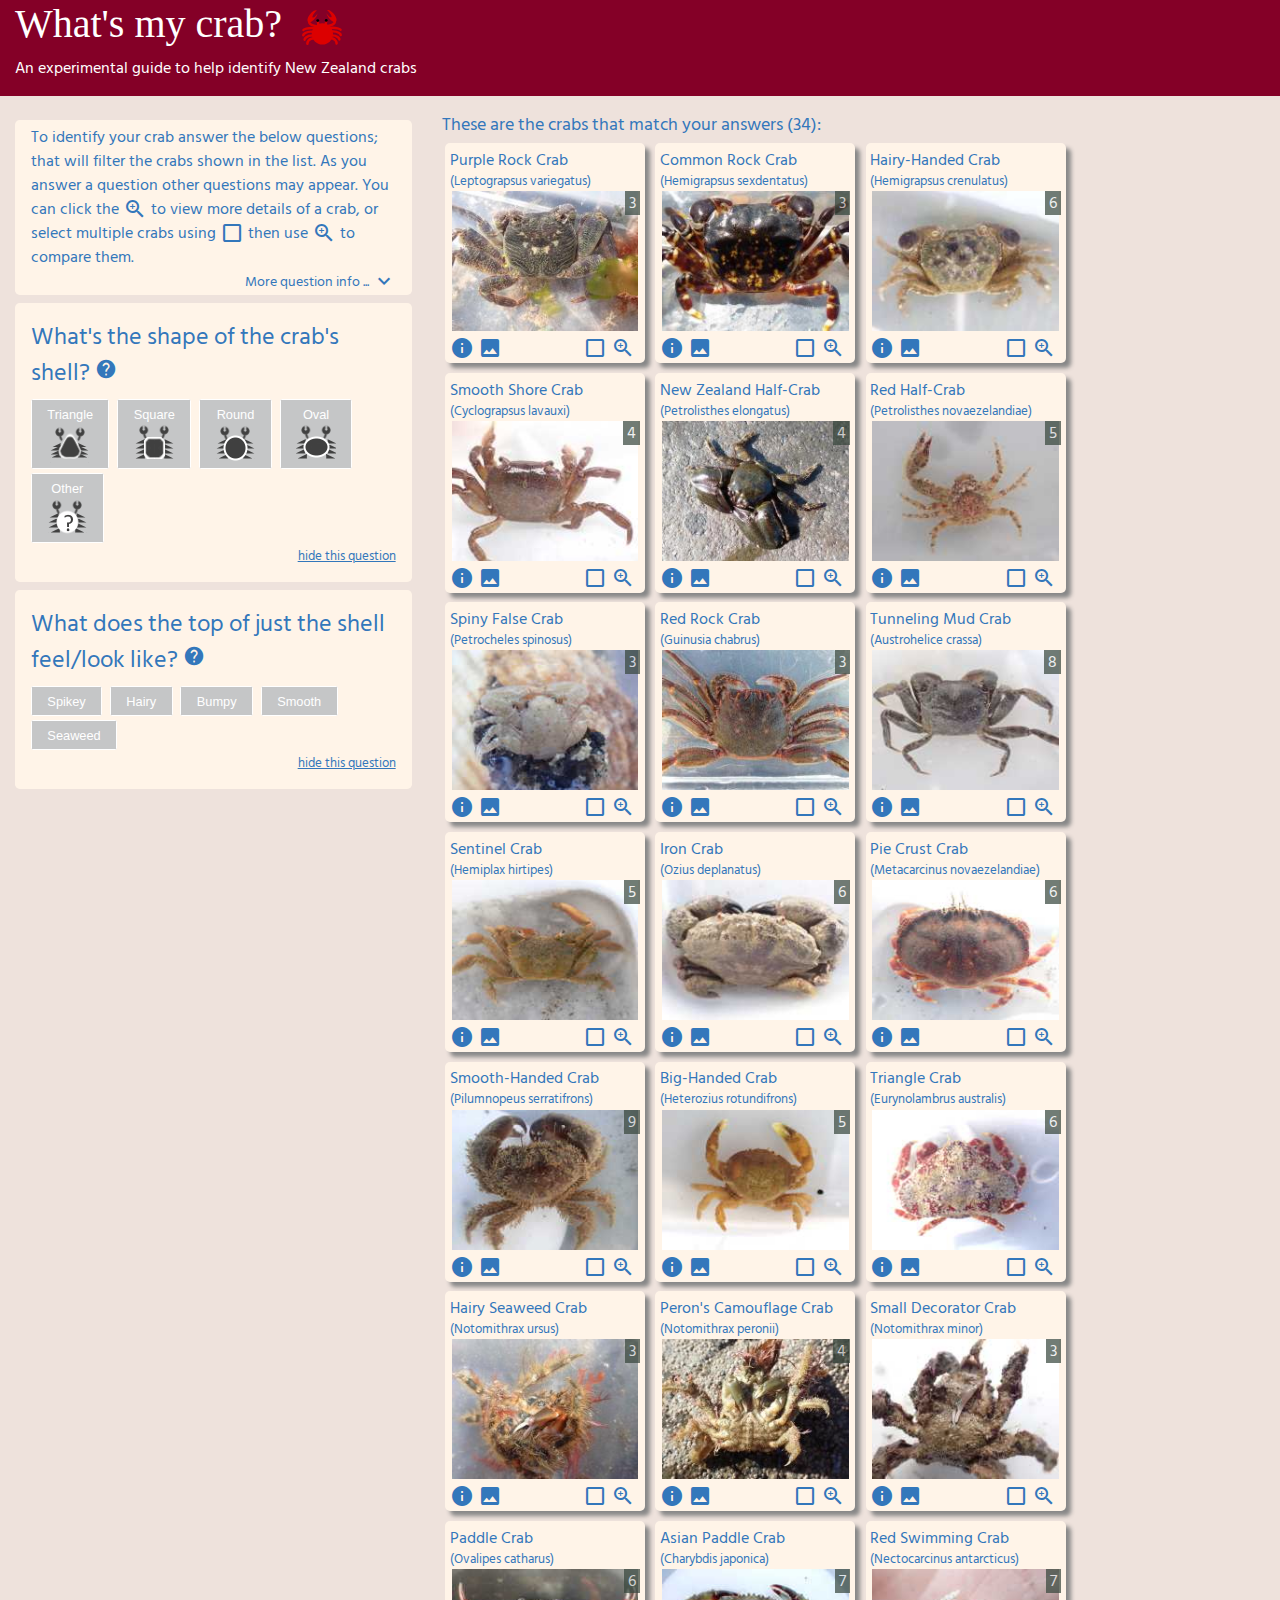
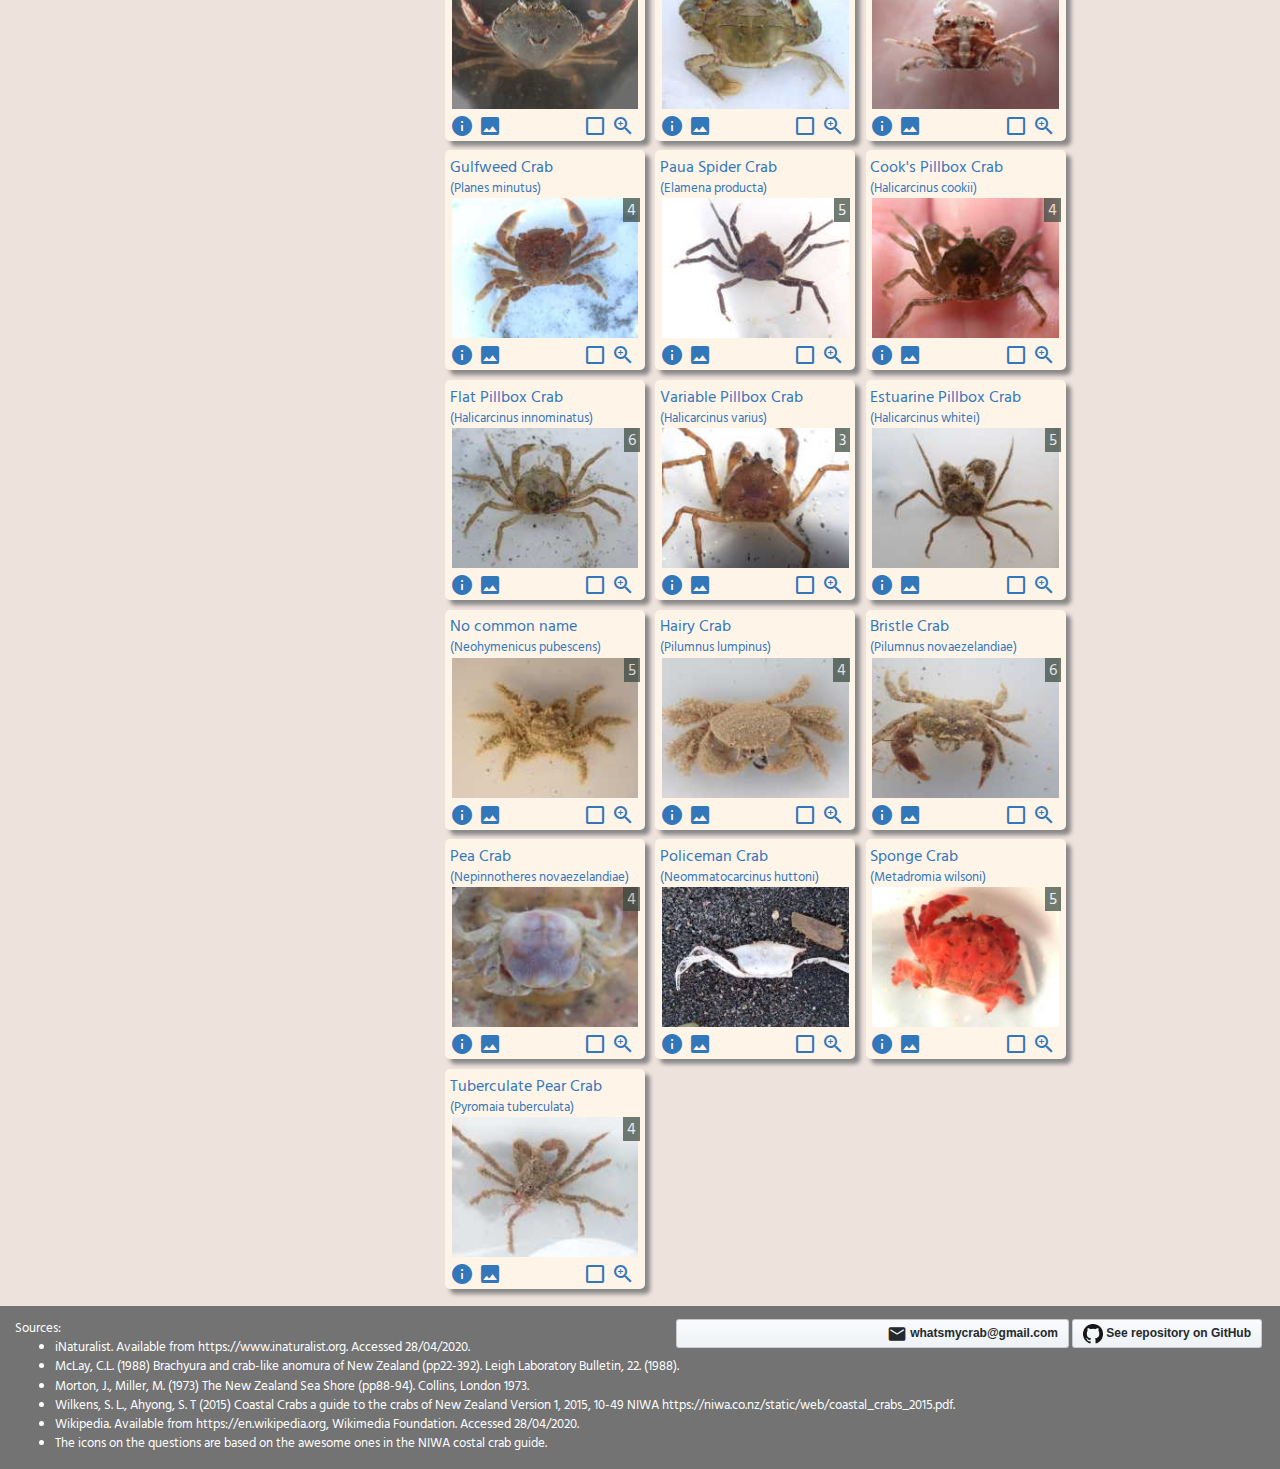
==== commit 5de7539c: "adding back and forward arrows on crab images" ====
--- a/site/index.html
+++ b/site/index.html
@@ -86,6 +86,16 @@
                                 <span class="material-icons view-image-fullsize-trigger" title="Open image as large as possible" data-bind="click : function() { $parents[1].openImageFullsize($parents[0]); }">
                                     zoom_out_map
                                 </span>
+                                <div class="previous-image-trigger" data-bind="click : function() { $parent.showPreviousImage(); }"  title="click for previous image">
+                                    <span class="material-icons">
+                                        keyboard_arrow_left
+                                    </span>
+                                </div>
+                                <div class="next-image-trigger" data-bind="click : function() { $parent.showNextImage(); }"  title="click for next image">
+                                    <span class="material-icons">
+                                        keyboard_arrow_right
+                                    </span>
+                                </div>
                             </div> 
                             <div class="aka-list">
                                 <div data-bind="visible: aka.length === 0" class="no-list-items">No aliases</div>
@@ -215,6 +225,16 @@
                     <div class="crab-image-container" data-bind="with : currentImage" title="click for next image">
                         <div class="image-count-display" title="click image to show next picture" data-bind="text: $parent.images.length, visible: $parent.images.length > 1"></div>
                         <img class="crab-image" data-bind="click : function() { $parent.showNextImage(); } , attr: { src : $parent.currentImageUrlSmall, alt : $parent.commonName + ' - ' + $parent.scientificName }" alt="crab picture" />
+                        <div class="previous-image-trigger" data-bind="click : function() { $parent.showPreviousImage(); }"  title="click for previous image">
+                            <span class="material-icons">
+                                keyboard_arrow_left
+                            </span>
+                        </div>
+                        <div class="next-image-trigger" data-bind="click : function() { $parent.showNextImage(); }"  title="click for next image">
+                            <span class="material-icons">
+                                keyboard_arrow_right
+                            </span>
+                        </div>
                     </div> 
                     <div class="crab-links">
                         <div class="crab-link">
--- a/site/css/whatcrab.css
+++ b/site/css/whatcrab.css
@@ -159,6 +159,31 @@
     color: #ebebeb;
     padding: 0 4px;
     opacity: 0.7;
+    z-index: 10;
+}
+.crab-image-container:hover .previous-image-trigger, .crab-image-container:hover .next-image-trigger {
+    display: block;
+}
+.previous-image-trigger, .next-image-trigger {
+    display: none;
+    position: absolute;
+    background-color: white;
+    top: 0;
+    height: 100%;
+    padding-top: 60px;
+    z-index: 5;
+    opacity: 0.6;
+    user-select: none;
+}
+.crab-detail-container .previous-image-trigger, .crab-detail-container .next-image-trigger {
+    padding-top: 140px;
+    width: 30px;
+}
+.previous-image-trigger {
+    left: 0px;
+}
+.next-image-trigger {
+    right: 0px;
 }
 .crab-links {
     margin-top: 5px;
@@ -257,6 +282,7 @@
     top: 0px;
     background-color: #fff;
     opacity: 0.9;
+    z-index: 10;
 }
 .view-image-fullsize-trigger:hover {
     color: #534;
@@ -299,8 +325,6 @@
 }
 .references {
     font-size: 0.8em;
-}
-.crab-detail-container .details-list {
 }
 .crab-detail-container .crab-links {
     border-bottom-left-radius: 0.3em;
